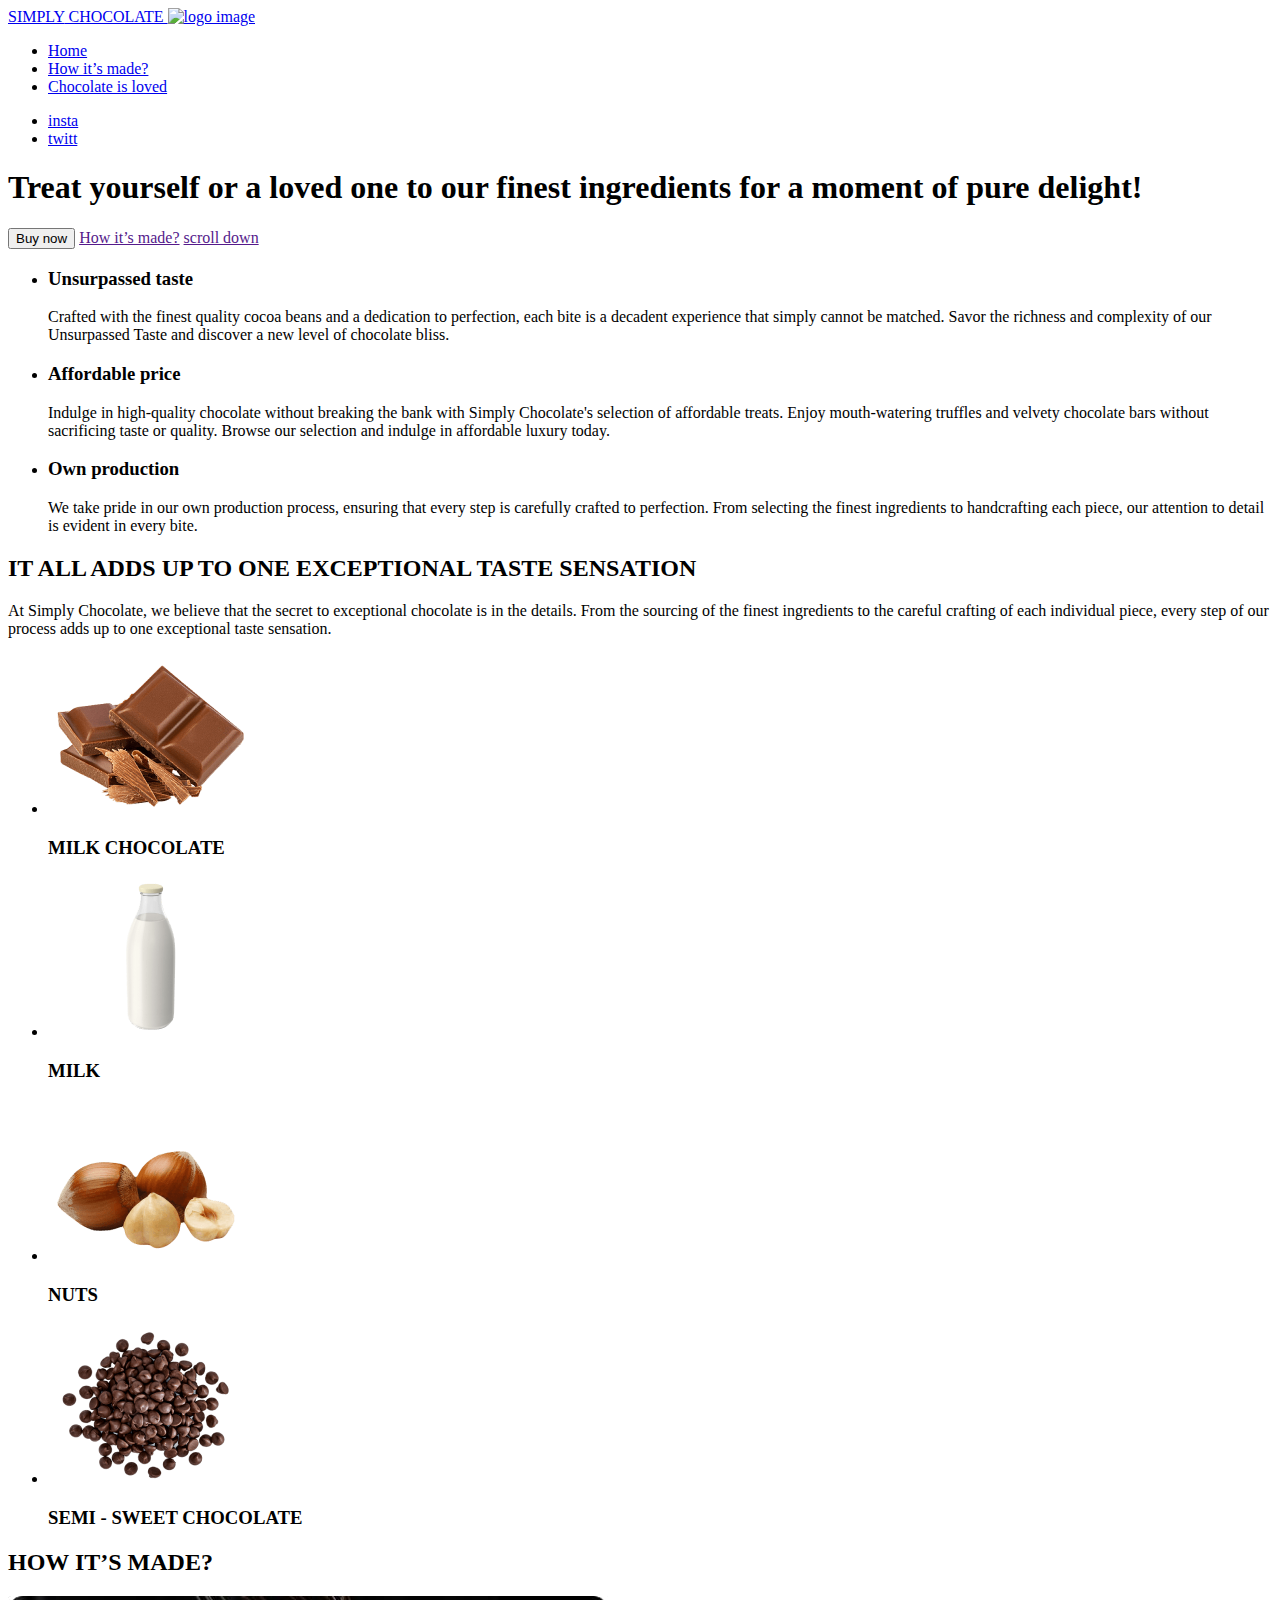
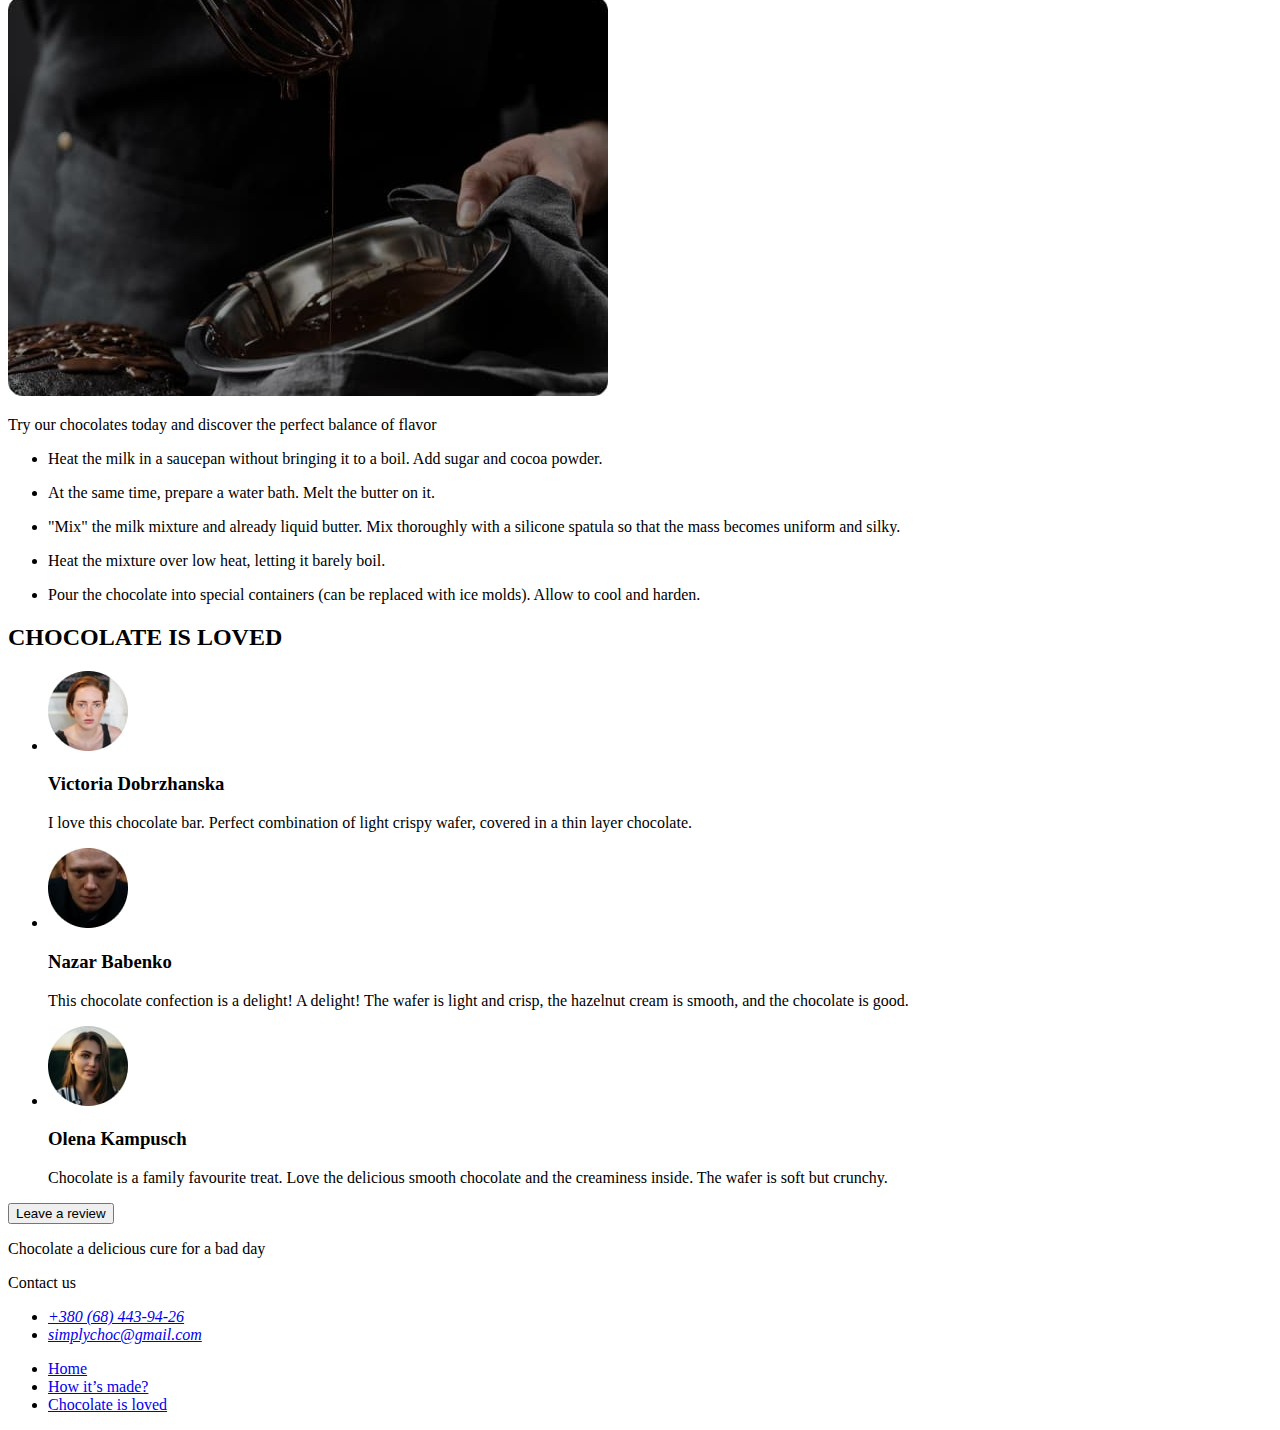
==== index.html @ abbe008e "start" ====
<!DOCTYPE html>
<html lang="en">
<head>
    <meta charset="UTF-8">
    <meta http-equiv="X-UA-Compatible" content="IE=edge">
    <meta name="viewport" content="width=device-width, initial-scale=1.0">
    <title>Simply Chocolate</title>
</head>
<body>
    <header>
        <nav>
            <a href="#"><span>SIMPLY</span> CHOCOLATE
                <img src="./images/chocolate.svg" alt="logo image" width="24" height="24">
            </a>
    
                <ul>
                    <li><a href="#">Home</a></li>
                    <li><a href="#made">How it’s made?</a></li>
                    <li><a href="#loved">Chocolate is loved</a></li>
                </ul>
        </nav>
        
            <ul>
                <li><a href="#" aria-label="instagram" target="_blank" rel="noopener noreffer">insta</a></li>
                <li><a href="#" aria-label="twitter" target="_blank" rel="noopener noreffer">twitt</a></li>
            </ul>
    </header>

    <main>
        <section>
            <h1>Treat yourself or a loved one to 
                our finest ingredients for a moment 
                of pure delight!</h1>
                <button type="button">Buy now</button>
                <a href="">How it’s made?</a>
                <a href="">scroll down</a>
        </section>

            <section>
                <h2 hidden>Benefits</h2>
                <ul>
                    <li>
                        <h3>Unsurpassed taste</h3>
                        <p>Crafted with the finest quality cocoa beans and a dedication to perfection, each bite is a decadent experience that simply cannot be matched. Savor the richness and complexity of our Unsurpassed Taste and discover a new level of chocolate bliss.</p>
                    </li>
                    <li>
                        <h3>Affordable price</h3>
                        <p>Indulge in high-quality chocolate without breaking the bank with Simply Chocolate's selection of affordable treats. Enjoy mouth-watering truffles and velvety chocolate bars without sacrificing taste or quality. Browse our selection and indulge in affordable luxury today.</p>
                    </li>
                    <li>
                        <h3>Own production</h3>
                        <p>We take pride in our own production process, ensuring that every step is carefully crafted to perfection. From selecting the finest ingredients to handcrafting each piece, our attention to detail is evident in every bite.</p>
                    </li>
                </ul>
            </section>

            <section>
                <h2>IT ALL ADDS UP TO ONE EXCEPTIONAL <span>TASTE</span> SENSATION</h2>
                <p>At Simply Chocolate, we believe that the secret to exceptional chocolate is in the details. From the sourcing of the finest ingredients to the careful crafting of each individual piece, every step of our process adds up to one exceptional taste sensation.</p>
                <ul>
                    <li>
                        <img src="./images/mikchoc-min.png" alt="peace of chocolate">
                        <h3>MILK CHOCOLATE</h3>
                    </li>
                    <li>
                        <img src="./images/milk-min.png" alt="bottle of milk">
                        <h3>MILK</h3>
                    </li>
                    <li>
                        <img src="./images/nuts-min.png" alt="nuts">
                        <h3>NUTS</h3>
                    </li>
                    <li>
                        <img src="/images/coffee-min.png" alt="sweet chocolate">
                        <h3>SEMI - SWEET CHOCOLATE</h3>
                    </li>
                </ul>
            </section>

                <section id="made">
                    <h2>HOW IT’S <span>MADE?</span></h2>
                    <img src="/images/madeIMG.jpg" alt="plate of choco" width="600" height="400">
                    <p>Try  our chocolates today and discover the perfect balance of flavor</p>
                    <ul>
                        <li><p> Heat the milk in a saucepan without bringing it to a boil. Add sugar and cocoa powder.</p></li>
                        <li><p>At the same time, prepare a water bath. Melt the butter on it.</p></li>
                        <li><p>"Mix" the milk mixture and already liquid butter. Mix thoroughly with a silicone spatula so that the mass becomes uniform and silky.</p></li>
                        <li><p>Heat the mixture over low heat, letting it barely boil.</p></li>
                        <li><p>Pour the chocolate into special containers (can be replaced with ice molds). Allow to cool and harden.</p></li>
                    </ul>
                </section>

                        <section id="loved">
                            <h2><span>CHOCOLATE</span> IS LOVED</h2>
                            <ul><li>
                                <img src="/images/Victoria-min.jpg" alt="Victoria" width="80" height="80">
                                <h3>Victoria Dobrzhanska</h3>
                                    <p>I love this chocolate bar. Perfect combination of light crispy wafer, covered in a thin layer chocolate.</p>
                            </li>
                            <li>
                                <img src="/images/Nazar-min.jpg" alt="Nazar" width="80" height="80">
                                <h3>Nazar Babenko</h3>
                                    <p>This chocolate confection is a delight! A delight! The wafer is light and crisp, the hazelnut cream is smooth, and the chocolate is good.</p>
                            </li>
                            <li>
                                <img src="/images/Olena-min.jpg" alt="Olena" width="80" height="80">
                                <h3>Olena Kampusch</h3>
                                    <p> Chocolate is a family favourite treat. Love the delicious smooth chocolate and the creaminess inside. The wafer is soft but crunchy.</p>
                            </li>
                            </ul>
                            <button>Leave  a review</button>
                        </section>
    </main>

    <footer>
        <p><span>Chocolate</span> a delicious cure for a bad day</p>
        <p>Contact us</p>
        <address>
            <ul>
                <li><a href="tel:+380684439426">+380 (68) 443-94-26</a></li>
                <li><a href="mailto:simplychoc@gmail.com">simplychoc@gmail.com</a></li>
            </ul>
        </address>
        <nav>
            <ul>
                <li><a href="#">Home</a></li>
                <li><a href="#made">How it’s made?</a></li>
                <li><a href="#loved">Chocolate is loved</a></li>
            </ul>
        </nav>
    </footer>

</body>
</html>
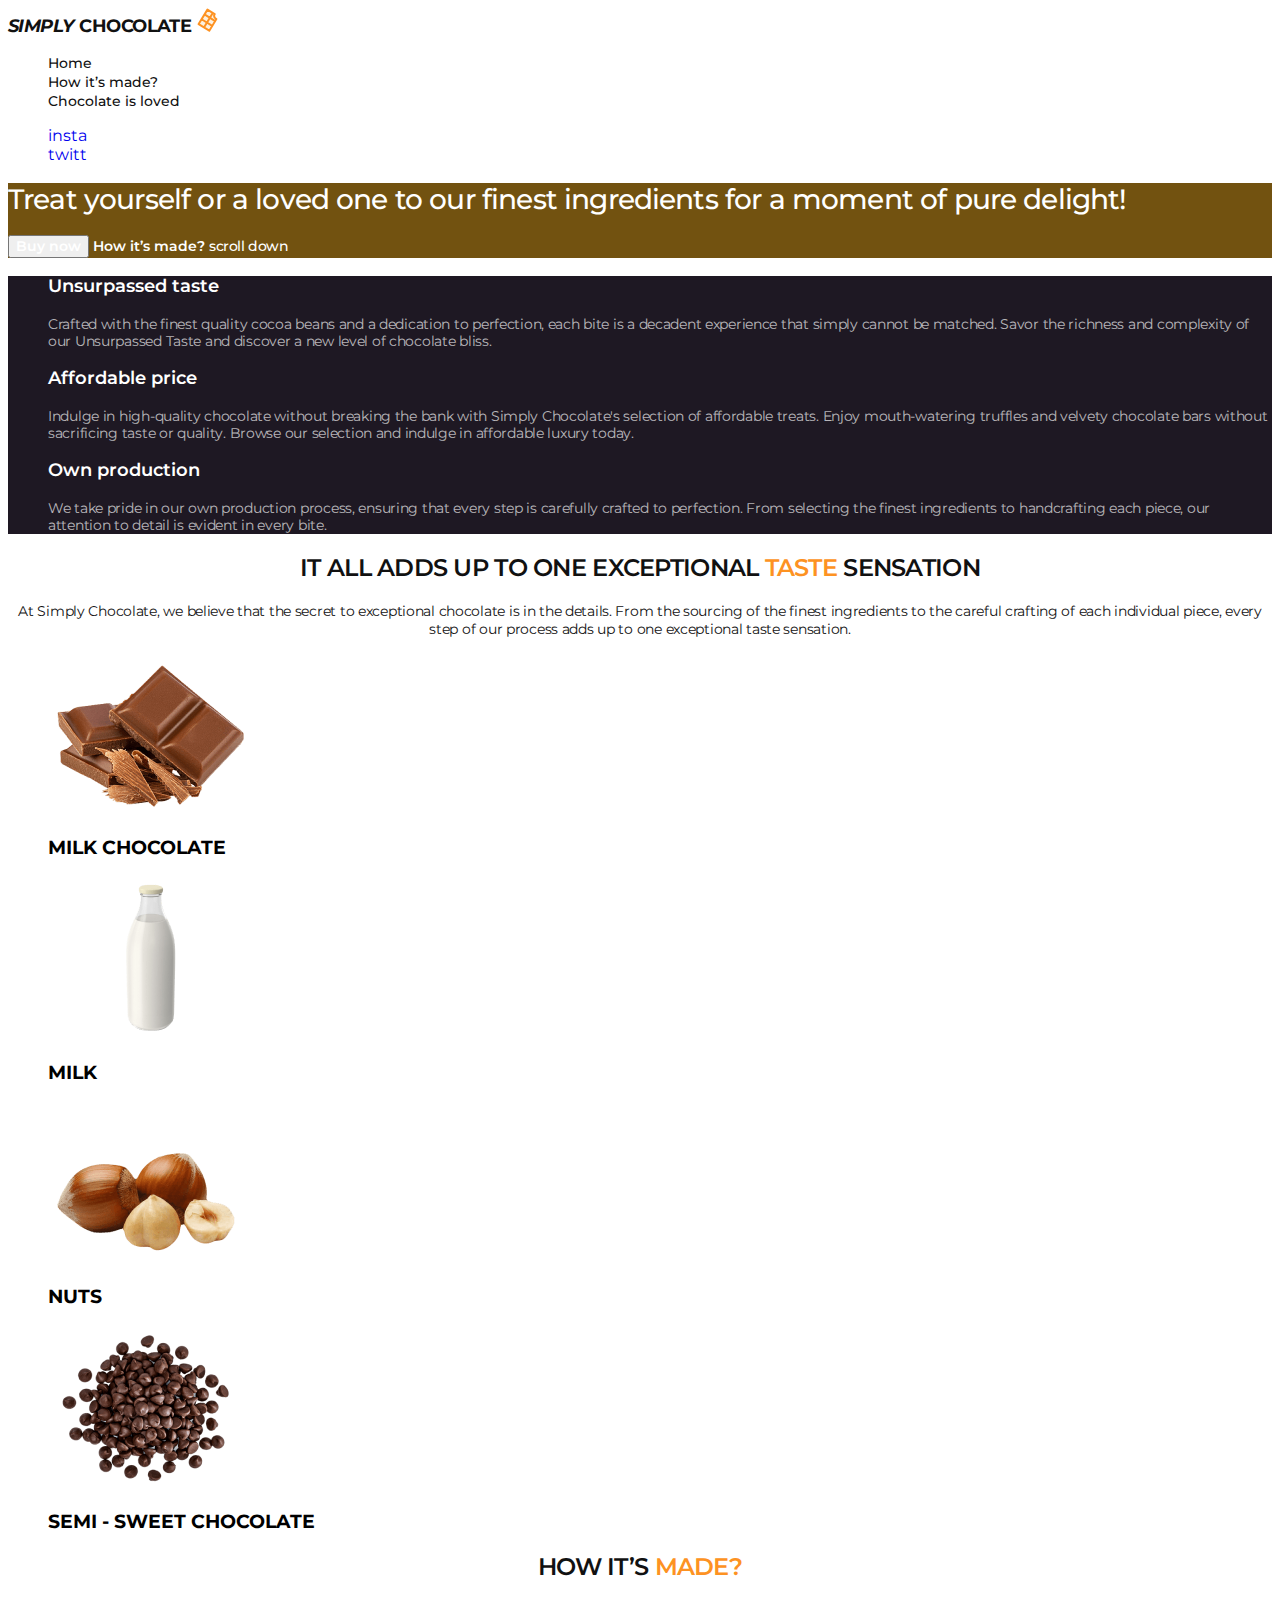
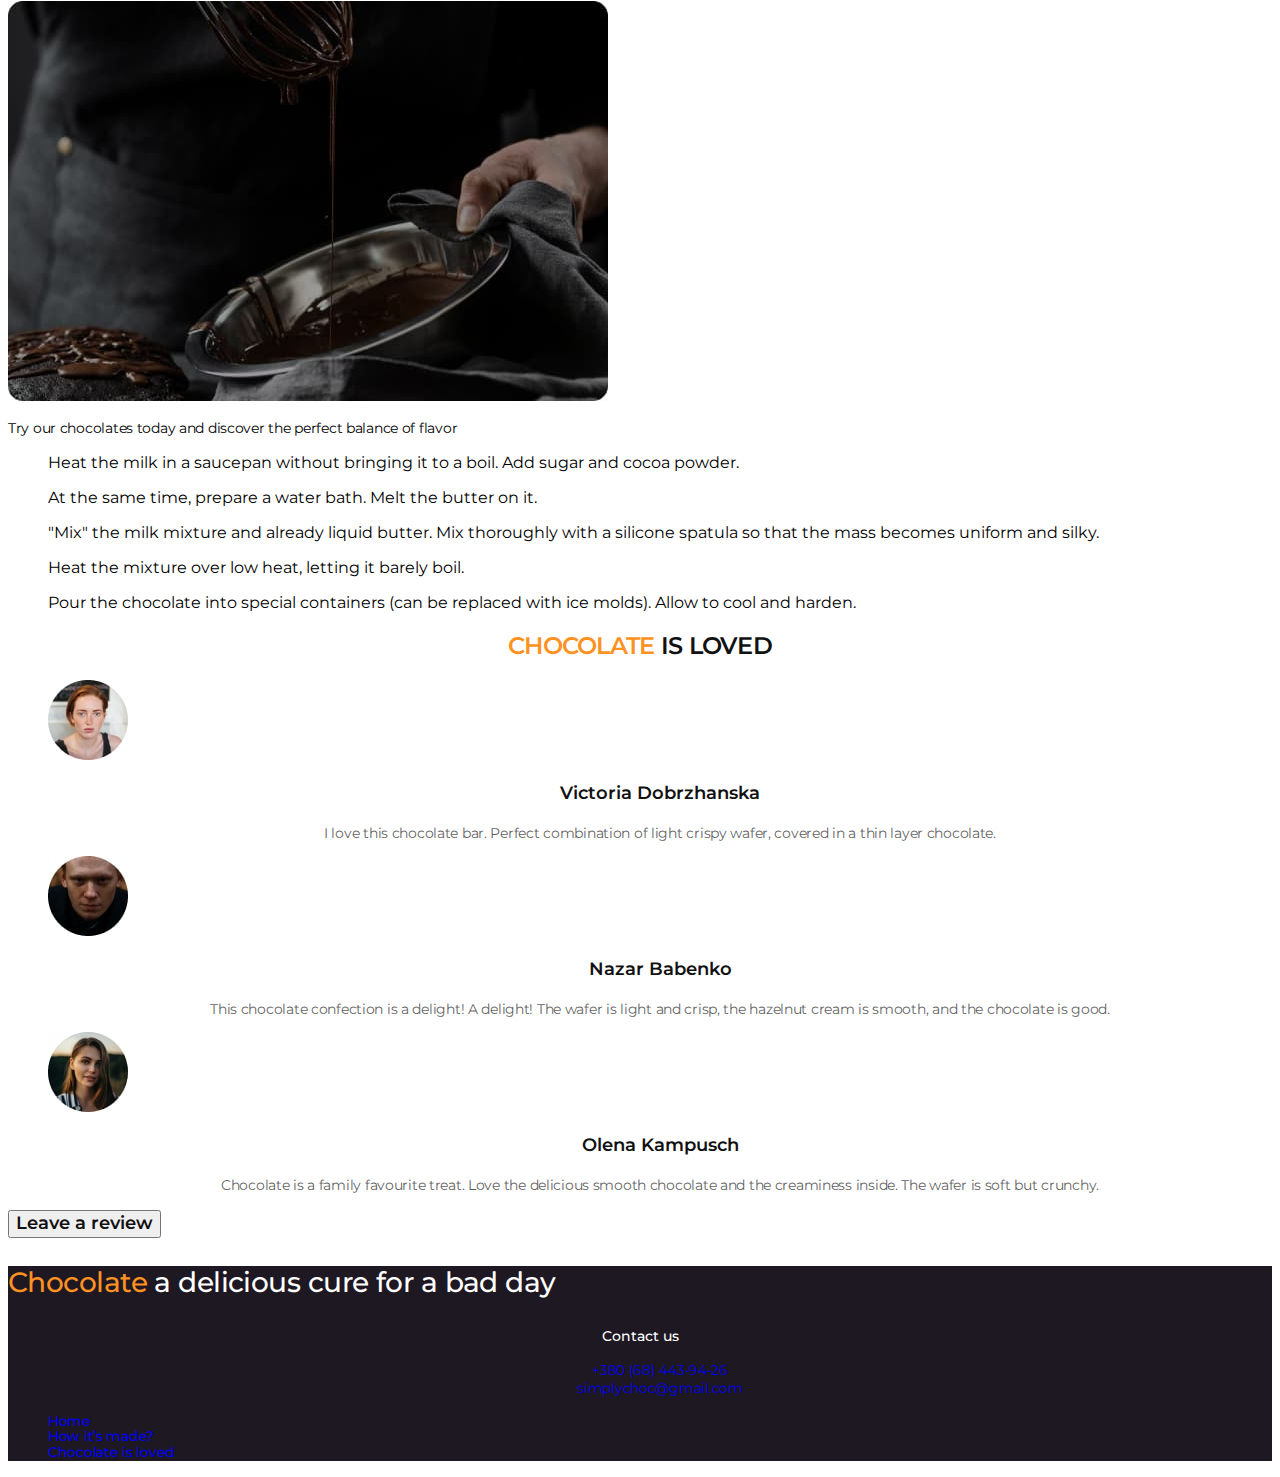
==== commit 4f705964: "add css stuff" ====
--- a/index.html
+++ b/index.html
@@ -4,128 +4,133 @@
     <meta charset="UTF-8">
     <meta http-equiv="X-UA-Compatible" content="IE=edge">
     <meta name="viewport" content="width=device-width, initial-scale=1.0">
+    <link rel="preconnect" href="https://fonts.googleapis.com">
+    <link rel="preconnect" href="https://fonts.gstatic.com" crossorigin>
+    <link href="https://fonts.googleapis.com/css2?family=Montserrat:ital,wght@0,400;0,500;0,700;1,700&display=swap"
+        rel="stylesheet">
     <title>Simply Chocolate</title>
+    <link rel="stylesheet" href="./css/styles.css">
 </head>
 <body>
-    <header>
-        <nav>
-            <a href="#"><span>SIMPLY</span> CHOCOLATE
-                <img src="./images/chocolate.svg" alt="logo image" width="24" height="24">
+    <header class="header">
+        <nav class="header-navigation">
+            <a href="./index.html" class="header-logo"><span>SIMPLY</span> CHOCOLATE
+                <img src="./images/logochoc.svg" alt="logo image" width="24" height="24">
             </a>
     
-                <ul>
-                    <li><a href="#">Home</a></li>
-                    <li><a href="#made">How it’s made?</a></li>
-                    <li><a href="#loved">Chocolate is loved</a></li>
+                <ul class="header-menu">
+                    <li class="header-menu-item"><a class="header-menu-link" href="./index.html">Home</a></li>
+                    <li class="header-menu-item"><a class="header-menu-link" href="#made">How it’s made?</a></li>
+                    <li class="header-menu-item"><a class="header-menu-link" href="#loved">Chocolate is loved</a></li>
                 </ul>
         </nav>
         
-            <ul>
-                <li><a href="#" aria-label="instagram" target="_blank" rel="noopener noreffer">insta</a></li>
-                <li><a href="#" aria-label="twitter" target="_blank" rel="noopener noreffer">twitt</a></li>
+            <ul class="header-soc">
+                <li class="header-soc-item"><a class="header-soc-link" href="#" aria-label="instagram" target="_blank" rel="noopener noreffer">insta</a></li>
+                <li class="header-soc-item"><a class="header-soc-link" href="#" aria-label="twitter" target="_blank" rel="noopener noreffer">twitt</a></li>
             </ul>
     </header>
 
     <main>
-        <section>
-            <h1>Treat yourself or a loved one to 
+        <section class="hero">
+            <h1 class="hero-title">Treat yourself or a loved one to 
                 our finest ingredients for a moment 
                 of pure delight!</h1>
-                <button type="button">Buy now</button>
-                <a href="">How it’s made?</a>
-                <a href="">scroll down</a>
+                <button type="button" class="hero-btn">Buy now</button>
+                <a href="#made" class="hero-link">How it’s made?</a>
+                <a href="#footer" class="hero-scroll-link">scroll down</a>
         </section>
 
-            <section>
+            <section class="benefits">
                 <h2 hidden>Benefits</h2>
-                <ul>
-                    <li>
-                        <h3>Unsurpassed taste</h3>
-                        <p>Crafted with the finest quality cocoa beans and a dedication to perfection, each bite is a decadent experience that simply cannot be matched. Savor the richness and complexity of our Unsurpassed Taste and discover a new level of chocolate bliss.</p>
+                <ul class="benefits-list">
+                    <li class="benefits-item">
+                        <h3 class="benefits-subtitle" >Unsurpassed taste</h3>
+                        <p class="benefits-item-text">Crafted with the finest quality cocoa beans and a dedication to perfection, each bite is a decadent experience that simply cannot be matched. Savor the richness and complexity of our Unsurpassed Taste and discover a new level of chocolate bliss.</p>
                     </li>
-                    <li>
-                        <h3>Affordable price</h3>
-                        <p>Indulge in high-quality chocolate without breaking the bank with Simply Chocolate's selection of affordable treats. Enjoy mouth-watering truffles and velvety chocolate bars without sacrificing taste or quality. Browse our selection and indulge in affordable luxury today.</p>
+                    <li class="benefits-item">
+                        <h3 class="benefits-subtitle" >Affordable price</h3>
+                        <p class="benefits-item-text">Indulge in high-quality chocolate without breaking the bank with Simply Chocolate's selection of affordable treats. Enjoy mouth-watering truffles and velvety chocolate bars without sacrificing taste or quality. Browse our selection and indulge in affordable luxury today.</p>
                     </li>
-                    <li>
-                        <h3>Own production</h3>
-                        <p>We take pride in our own production process, ensuring that every step is carefully crafted to perfection. From selecting the finest ingredients to handcrafting each piece, our attention to detail is evident in every bite.</p>
+                    <li class="benefits-item">
+                        <h3 class="benefits-subtitle" >Own production</h3>
+                        <p class="benefits-item-text">We take pride in our own production process, ensuring that every step is carefully crafted to perfection. From selecting the finest ingredients to handcrafting each piece, our attention to detail is evident in every bite.</p>
                     </li>
                 </ul>
             </section>
 
-            <section>
-                <h2>IT ALL ADDS UP TO ONE EXCEPTIONAL <span>TASTE</span> SENSATION</h2>
-                <p>At Simply Chocolate, we believe that the secret to exceptional chocolate is in the details. From the sourcing of the finest ingredients to the careful crafting of each individual piece, every step of our process adds up to one exceptional taste sensation.</p>
-                <ul>
-                    <li>
+            <section class="products">
+                <h2 class="products-title">IT ALL ADDS UP TO ONE EXCEPTIONAL <span>TASTE</span> SENSATION</h2>
+                <p class="products-text">At Simply Chocolate, we believe that the secret to exceptional chocolate is in the details. From the sourcing of the finest ingredients to the careful crafting of each individual piece, every step of our process adds up to one exceptional taste sensation.</p>
+                <ul class="products-list">
+                    <li class="products-item">
                         <img src="./images/mikchoc-min.png" alt="peace of chocolate">
-                        <h3>MILK CHOCOLATE</h3>
+                        <h3 class="products-subtitle light">MILK CHOCOLATE</h3>
                     </li>
-                    <li>
+                    <li class="products-item">
                         <img src="./images/milk-min.png" alt="bottle of milk">
-                        <h3>MILK</h3>
+                        <h3 class="products-subtitle dark">MILK</h3>
                     </li>
-                    <li>
+                    <li class="products-item">
                         <img src="./images/nuts-min.png" alt="nuts">
-                        <h3>NUTS</h3>
+                        <h3 class="products-subtitle light">NUTS</h3>
                     </li>
-                    <li>
+                    <li class="products-item">
                         <img src="/images/coffee-min.png" alt="sweet chocolate">
-                        <h3>SEMI - SWEET CHOCOLATE</h3>
+                        <h3 class="products-subtitle dark">SEMI - SWEET CHOCOLATE</h3>
                     </li>
                 </ul>
             </section>
 
-                <section id="made">
-                    <h2>HOW IT’S <span>MADE?</span></h2>
-                    <img src="/images/madeIMG.jpg" alt="plate of choco" width="600" height="400">
-                    <p>Try  our chocolates today and discover the perfect balance of flavor</p>
-                    <ul>
-                        <li><p> Heat the milk in a saucepan without bringing it to a boil. Add sugar and cocoa powder.</p></li>
-                        <li><p>At the same time, prepare a water bath. Melt the butter on it.</p></li>
-                        <li><p>"Mix" the milk mixture and already liquid butter. Mix thoroughly with a silicone spatula so that the mass becomes uniform and silky.</p></li>
-                        <li><p>Heat the mixture over low heat, letting it barely boil.</p></li>
-                        <li><p>Pour the chocolate into special containers (can be replaced with ice molds). Allow to cool and harden.</p></li>
+                <section id="made" class="made">
+                    <h2 class="made-title">HOW IT’S <span>MADE?</span></h2>
+                    <img src="/images/madeIMG.jpg" alt="plate of choco" width="600" height="400" class="made-img">
+                    <p class="made-text">Try  our chocolates today and discover the perfect balance of flavor</p>
+                    <ul class="made-list">
+                        <li class="made-item"><p class="made-item-text"> Heat the milk in a saucepan without bringing it to a boil. Add sugar and cocoa powder.</p></li>
+                        <li class="made-item"><p class="made-item-text">At the same time, prepare a water bath. Melt the butter on it.</p></li>
+                        <li class="made-item"><p class="made-item-text">"Mix" the milk mixture and already liquid butter. Mix thoroughly with a silicone spatula so that the mass becomes uniform and silky.</p></li>
+                        <li class="made-item"><p class="made-item-text">Heat the mixture over low heat, letting it barely boil.</p></li>
+                        <li class="made-item"><p class="made-item-text">Pour the chocolate into special containers (can be replaced with ice molds). Allow to cool and harden.</p></li>
                     </ul>
                 </section>
 
-                        <section id="loved">
-                            <h2><span>CHOCOLATE</span> IS LOVED</h2>
-                            <ul><li>
+                        <section id="loved" class="loved">
+                            <h2 class="loved-title"><span>CHOCOLATE</span> IS LOVED</h2>
+                            <ul class="loved-list"><li class="loved-item">
                                 <img src="/images/Victoria-min.jpg" alt="Victoria" width="80" height="80">
-                                <h3>Victoria Dobrzhanska</h3>
-                                    <p>I love this chocolate bar. Perfect combination of light crispy wafer, covered in a thin layer chocolate.</p>
+                                <h3 class="loved-subtitle">Victoria Dobrzhanska</h3>
+                                    <p class="loved-item-text">I love this chocolate bar. Perfect combination of light crispy wafer, covered in a thin layer chocolate.</p>
                             </li>
-                            <li>
+                            <li class="loved-item">
                                 <img src="/images/Nazar-min.jpg" alt="Nazar" width="80" height="80">
-                                <h3>Nazar Babenko</h3>
-                                    <p>This chocolate confection is a delight! A delight! The wafer is light and crisp, the hazelnut cream is smooth, and the chocolate is good.</p>
+                                <h3 class="loved-subtitle">Nazar Babenko</h3>
+                                    <p class="loved-item-text">This chocolate confection is a delight! A delight! The wafer is light and crisp, the hazelnut cream is smooth, and the chocolate is good.</p>
                             </li>
-                            <li>
+                            <li class="loved-item">
                                 <img src="/images/Olena-min.jpg" alt="Olena" width="80" height="80">
-                                <h3>Olena Kampusch</h3>
-                                    <p> Chocolate is a family favourite treat. Love the delicious smooth chocolate and the creaminess inside. The wafer is soft but crunchy.</p>
+                                <h3 class="loved-subtitle">Olena Kampusch</h3>
+                                    <p class="loved-item-text"> Chocolate is a family favourite treat. Love the delicious smooth chocolate and the creaminess inside. The wafer is soft but crunchy.</p>
                             </li>
                             </ul>
-                            <button>Leave  a review</button>
+                            <button type="button" class="loved-btn">Leave  a review</button>
                         </section>
     </main>
 
-    <footer>
-        <p><span>Chocolate</span> a delicious cure for a bad day</p>
-        <p>Contact us</p>
-        <address>
-            <ul>
-                <li><a href="tel:+380684439426">+380 (68) 443-94-26</a></li>
-                <li><a href="mailto:simplychoc@gmail.com">simplychoc@gmail.com</a></li>
+    <footer id="footer" class="footer">
+        <p class="footer-text"><span>Chocolate</span> a delicious cure for a bad day</p>
+        <p class="footer-contacs">Contact us</p>
+        <address class="footer-address">
+            <ul class="footer-address-list">
+                <li class="footer-address-item"><a class="footer-address-link" href="tel:+380684439426">+380 (68) 443-94-26</a></li>
+                <li class="footer-address-item"><a class="footer-address-link" href="mailto:simplychoc@gmail.com">simplychoc@gmail.com</a></li>
             </ul>
         </address>
-        <nav>
-            <ul>
-                <li><a href="#">Home</a></li>
-                <li><a href="#made">How it’s made?</a></li>
-                <li><a href="#loved">Chocolate is loved</a></li>
+        <nav class="footer-navigator">
+            <ul class="footer-menu">
+                <li class="footer-menu-item"><a class="footer-menu-link" href="./index.html">Home</a></li>
+                <li class="footer-menu-item"><a class="footer-menu-link" href="#made">How it’s made?</a></li>
+                <li class="footer-menu-item"><a class="footer-menu-link" href="#loved">Chocolate is loved</a></li>
             </ul>
         </nav>
     </footer>
--- a/css/styles.css
+++ b/css/styles.css
@@ -0,0 +1,314 @@
+:root {
+    --title-color: #111111;
+    --main-text-color: #ffffff;
+    --second-text-color: #111111;
+}
+
+body {
+    font-family: 'Montserrat', sans-serif;
+}
+
+a {
+    text-decoration: none;
+}
+
+ul {
+    list-style-type: none;
+}
+
+
+/* ---_-__---_HEADER_______--- --------------------*/
+
+.header-logo {
+font-weight: 700;
+font-size: 18px;
+line-height: 1.11;
+letter-spacing: -0.03em;
+color: #111111;
+}
+
+.header-logo span {
+    font-style: italic;
+}
+
+.header-menu-link {
+font-style: normal;
+font-weight: 500;
+font-size: 14px;
+line-height: 1.14;
+color: #111111;
+}
+
+.header-menu-link:hover,
+.header-menu-link:focus {
+    color: #fd9222;
+}
+
+.header-menu-link:is(:hover, :focus) {
+    color: #fd9222;
+}
+
+
+/* ___________________---------HERO */
+
+.hero {
+    background-color: rgb(114, 82, 16);
+}
+
+.hero-title {
+font-style: normal;
+font-weight: 500;
+font-size: 28px;
+line-height: 1.21;
+letter-spacing: -0.03em;
+color: #FFFFFF;
+}
+
+.hero-btn {
+font-family: inherit;
+font-style: normal;
+font-weight: 600;
+font-size: 14px;
+line-height: 1.21;
+color: #FFFFFF;
+cursor: pointer;
+}
+
+.hero-link {
+font-family: inherit;
+font-style: normal;
+font-weight: 600;
+font-size: 14px;
+line-height: 1.21;
+color: #FFFFFF;
+}
+
+.hero-scroll-link {
+font-family: inherit;
+font-style: normal;
+font-weight: 500;
+font-size: 14px;
+line-height: 1.29;
+letter-spacing: -0.03em;
+color: #FFFFFF;
+}
+
+/* __---__-__ BENEFITS */
+
+
+.benefits {
+background-color: #1E1823;
+}
+
+.benefits-list {
+
+}
+
+.benefits-item {
+
+}
+
+.benefits-subtitle {
+font-style: normal;
+font-weight: 600;
+font-size: 18px;
+line-height: 1.22;
+color: #FFFFFF;
+}
+
+.benefits-item-text {
+font-style: normal;
+font-weight: 400;
+font-size: 14px;
+line-height: 1.21; 
+letter-spacing: -0.02em;
+color: rgba(255, 255, 255, 0.7);
+}
+
+.products {}
+
+.products-title {
+font-style: normal;
+font-weight: 600;
+font-size: 24px;
+line-height: 1.17;   
+text-align: center;
+letter-spacing: -0.03em;
+text-transform: uppercase;
+color: #111111;
+}
+
+.products-title span {
+    color: #FD9222;
+}
+
+.products-text {
+font-style: normal;
+font-weight: 400;
+font-size: 14px;
+line-height: 1.29;
+text-align: center;
+letter-spacing: -0.02em;
+color: #111111;
+}
+
+.products-list {}
+
+.products-item {}
+
+.products-subtitle {}
+
+.products-subtitle.light {
+
+}
+
+.products-subtitle.dark {
+
+}
+
+/* -------------___MADE---------------- */
+
+.made {}
+
+.made-title {
+font-style: normal;
+font-weight: 600;
+font-size: 24px;
+line-height: 1.17;
+text-align: center;
+letter-spacing: -0.03em;
+text-transform: uppercase;
+color: #111111
+}
+
+.made-title span {
+    color: #FD9222;
+}
+
+.made-img {}
+
+.made-text {
+font-style: normal;
+font-weight: 400;
+font-size: 14px;
+line-height: 1.29;
+letter-spacing: -0.02em;
+}
+
+.made-list {}
+
+.made-item {}
+
+.made-item-text {}
+
+/* --------------------- LOVED --------------------- */
+
+.loved {}
+
+.loved-title {
+font-style: normal;
+font-weight: 600;
+font-size: 24px;
+line-height: 1.17;
+text-align: center;
+letter-spacing: -0.03em;
+text-transform: uppercase;
+color: var(--second-text-color);
+}
+
+.loved-title span {
+    color: #FD9222;
+}
+
+.loved-list {}
+
+.loved-item {}
+
+.loved-subtitle {
+font-style: normal;
+font-weight: 600;
+font-size: 18px;
+line-height: 1.33;
+text-align: center;
+color: #111111;
+}
+
+.loved-item-text {
+font-style: normal;
+font-weight: 400;
+font-size: 14px;
+line-height: 1.29;
+text-align: center;
+letter-spacing: -0.02em;
+color: rgba(17, 17, 17, 0.7);
+}
+
+.loved-btn {
+font-family: inherit;
+font-style: normal;
+font-weight: 600;
+font-size: 18px;
+line-height: 1.22; 
+color: #111111;
+cursor: pointer;
+}
+
+/* ----------______________---------FOOTER-------__________ */
+
+.footer {
+    background-color: #1E1823;
+}
+
+.footer-text {
+font-style: normal;
+font-weight: 500;
+font-size: 28px;
+line-height: 1.21;
+letter-spacing: -0.02em;
+color: #FFFFFF;
+}
+
+.footer-text span {
+    color: #FD9222;
+}
+
+.footer-contacs {
+font-style: normal;
+font-weight: 500;
+font-size: 14px;
+line-height: 1.29;
+text-align: center;
+color: #FFFFFF;
+}
+
+.footer-address {}
+
+.footer-address-list {}
+
+.footer-address-item {
+font-style: normal;
+font-weight: 400;
+font-size: 14px;
+line-height: 1.29;
+text-align: center;
+letter-spacing: -0.02em;
+color: #FFFFFF;
+}
+
+.footer-address-link {}
+
+.footer-navigator {}
+
+.footer-menu {}
+
+.footer-menu-item {
+font-style: normal;
+font-weight: 500;
+font-size: 14px;
+line-height: 1.14;
+display: flex;
+letter-spacing: -0.02em;
+color: #FFFFFF;
+}
+
+.footer-menu-link {}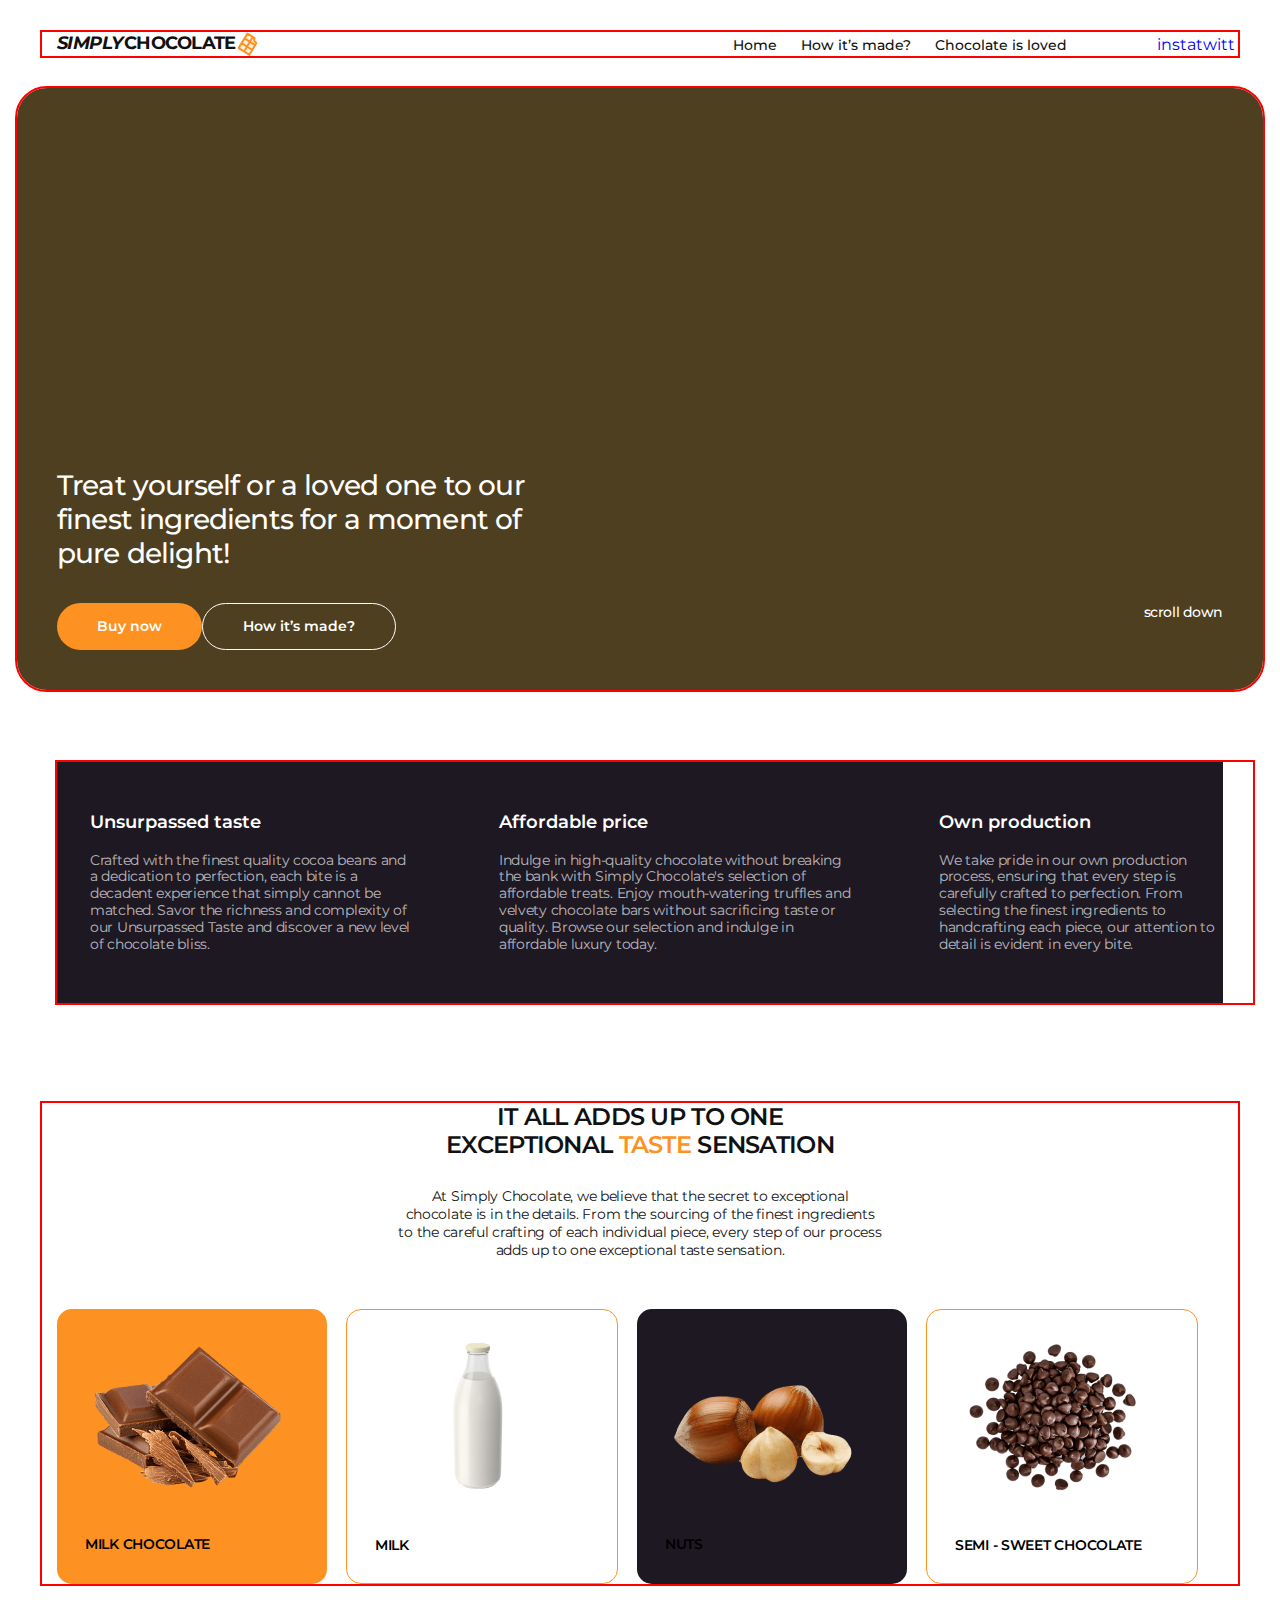
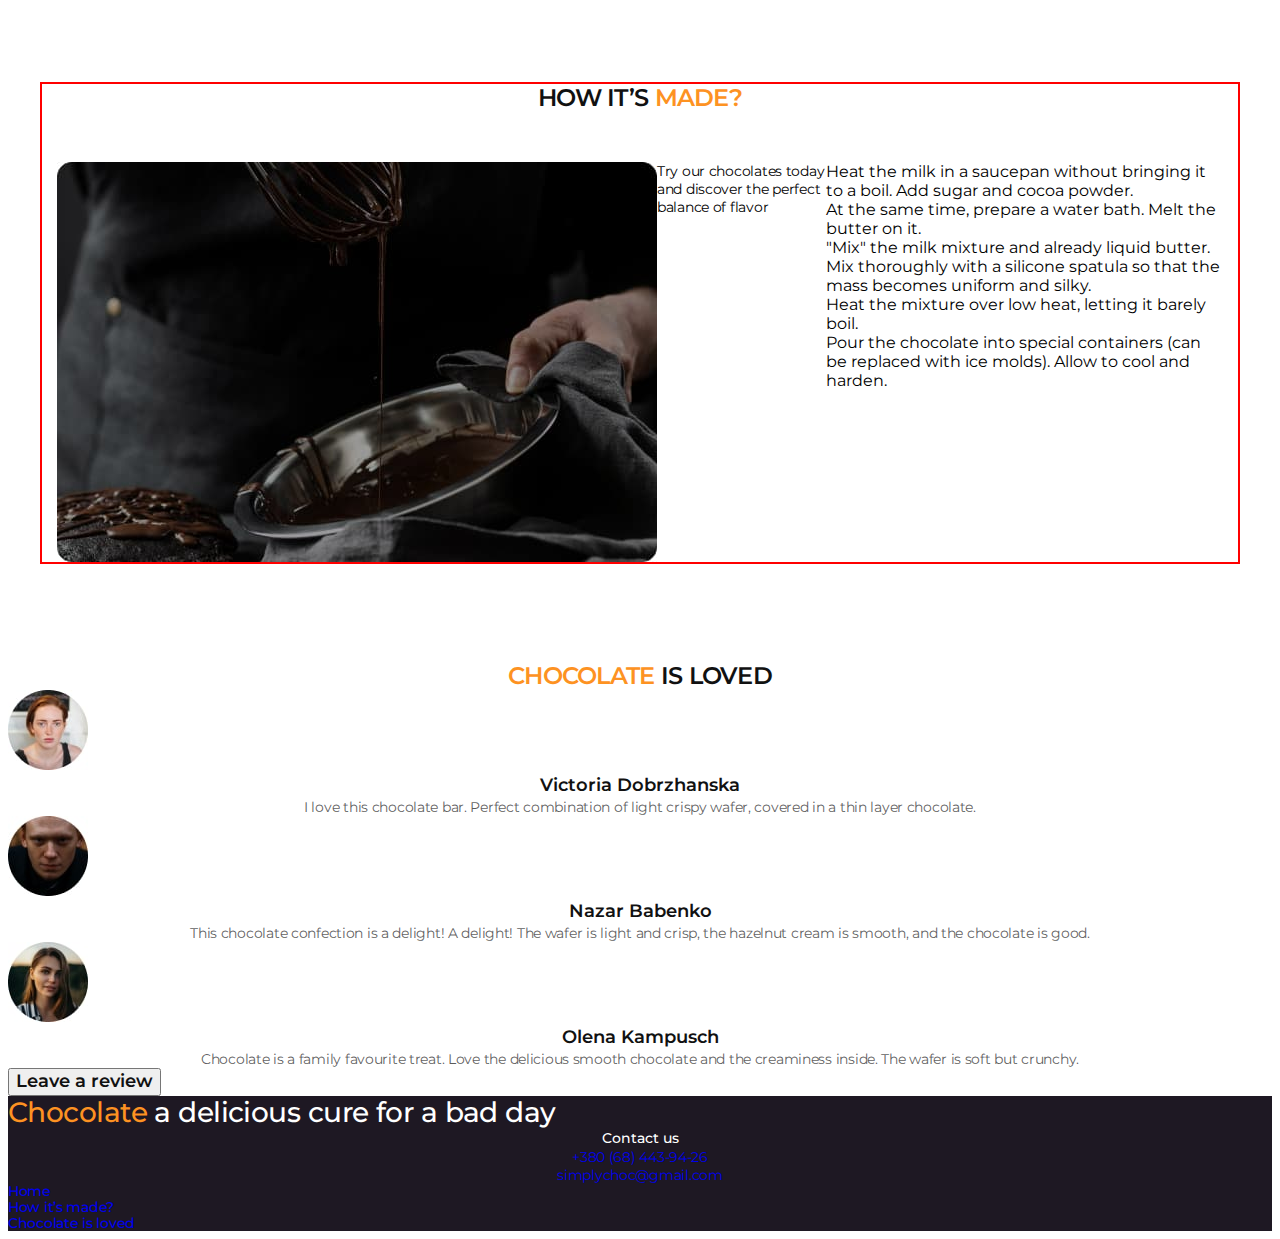
==== commit 6550e186: "almost finished" ====
--- a/index.html
+++ b/index.html
@@ -9,10 +9,14 @@
     <link href="https://fonts.googleapis.com/css2?family=Montserrat:ital,wght@0,400;0,500;0,700;1,700&display=swap"
         rel="stylesheet">
     <title>Simply Chocolate</title>
+    <link rel="stylesheet" href="https://cdnjs.cloudflare.com/ajax/libs/modern-normalize/2.0.0/modern-normalize.min.css"
+        integrity="sha512-4xo8blKMVCiXpTaLzQSLSw3KFOVPWhm/TRtuPVc4WG6kUgjH6J03IBuG7JZPkcWMxJ5huwaBpOpnwYElP/m6wg=="
+        crossorigin="anonymous" referrerpolicy="no-referrer" />
     <link rel="stylesheet" href="./css/styles.css">
 </head>
 <body>
     <header class="header">
+        <div class="container header-container">
         <nav class="header-navigation">
             <a href="./index.html" class="header-logo"><span>SIMPLY</span> CHOCOLATE
                 <img src="./images/logochoc.svg" alt="logo image" width="24" height="24">
@@ -29,19 +33,26 @@
                 <li class="header-soc-item"><a class="header-soc-link" href="#" aria-label="instagram" target="_blank" rel="noopener noreffer">insta</a></li>
                 <li class="header-soc-item"><a class="header-soc-link" href="#" aria-label="twitter" target="_blank" rel="noopener noreffer">twitt</a></li>
             </ul>
+        </div>
     </header>
 
     <main>
         <section class="hero">
+            <div class="container hero-container">
             <h1 class="hero-title">Treat yourself or a loved one to 
                 our finest ingredients for a moment 
                 of pure delight!</h1>
+
+                <div class="hero-buttons">
                 <button type="button" class="hero-btn">Buy now</button>
                 <a href="#made" class="hero-link">How it’s made?</a>
                 <a href="#footer" class="hero-scroll-link">scroll down</a>
+                </div>
+            </div>
         </section>
 
             <section class="benefits">
+                <div class="container">
                 <h2 hidden>Benefits</h2>
                 <ul class="benefits-list">
                     <li class="benefits-item">
@@ -57,9 +68,11 @@
                         <p class="benefits-item-text">We take pride in our own production process, ensuring that every step is carefully crafted to perfection. From selecting the finest ingredients to handcrafting each piece, our attention to detail is evident in every bite.</p>
                     </li>
                 </ul>
+                </div>
             </section>
 
             <section class="products">
+                <div class="container">
                 <h2 class="products-title">IT ALL ADDS UP TO ONE EXCEPTIONAL <span>TASTE</span> SENSATION</h2>
                 <p class="products-text">At Simply Chocolate, we believe that the secret to exceptional chocolate is in the details. From the sourcing of the finest ingredients to the careful crafting of each individual piece, every step of our process adds up to one exceptional taste sensation.</p>
                 <ul class="products-list">
@@ -80,10 +93,13 @@
                         <h3 class="products-subtitle dark">SEMI - SWEET CHOCOLATE</h3>
                     </li>
                 </ul>
+                </div>
             </section>
 
                 <section id="made" class="made">
+                    <div class="container">
                     <h2 class="made-title">HOW IT’S <span>MADE?</span></h2>
+                        <div class="made-wrap">
                     <img src="/images/madeIMG.jpg" alt="plate of choco" width="600" height="400" class="made-img">
                     <p class="made-text">Try  our chocolates today and discover the perfect balance of flavor</p>
                     <ul class="made-list">
@@ -93,6 +109,8 @@
                         <li class="made-item"><p class="made-item-text">Heat the mixture over low heat, letting it barely boil.</p></li>
                         <li class="made-item"><p class="made-item-text">Pour the chocolate into special containers (can be replaced with ice molds). Allow to cool and harden.</p></li>
                     </ul>
+                        </div>
+                    </div>
                 </section>
 
                         <section id="loved" class="loved">
--- a/css/styles.css
+++ b/css/styles.css
@@ -8,16 +8,37 @@
     font-family: 'Montserrat', sans-serif;
 }
 
+p, h1, h2, h3, h4, h5, h6 {
+    margin-top: 0;
+    margin-bottom: 0;
+}
+
 a {
     text-decoration: none;
 }
 
 ul {
     list-style-type: none;
-}
-
+    padding-left: 0;
+    margin-top: 0;
+    margin-bottom: 0;
+}
+
+.container {
+    width: 100%;
+    max-width: 1166px;
+    padding-left: 15px;
+    padding-right: 15px;
+    margin: 0 auto;
+    outline: 2px solid red;
+}
 
 /* ---_-__---_HEADER_______--- --------------------*/
+
+.header {
+    padding-top: 24px;
+    padding-bottom: 32px;
+}
 
 .header-logo {
 font-weight: 700;
@@ -25,10 +46,35 @@
 line-height: 1.11;
 letter-spacing: -0.03em;
 color: #111111;
+display: flex;
+align-items: center;
 }
 
 .header-logo span {
     font-style: italic;
+}
+
+.header-container {
+    display: flex;
+    align-items: center;
+}
+
+.header-menu {
+    display: flex;
+    gap: 24px;
+}
+
+.header-soc {
+    display: flex;
+    max-width: 66px;
+    margin-left: 90px;
+}
+
+.header-navigation {
+    display: flex;
+    align-items: center;
+    flex-grow: 1;
+    justify-content: space-between;
 }
 
 .header-menu-link {
@@ -52,72 +98,99 @@
 /* ___________________---------HERO */
 
 .hero {
-    background-color: rgb(114, 82, 16);
+padding-bottom: 72px;
+}
+
+.hero-container {
+    background-color: rgb(78, 63, 32);
+    padding: 381px 40px 40px 40px;
+    border-radius: 30px;
 }
 
 .hero-title {
-font-style: normal;
 font-weight: 500;
 font-size: 28px;
 line-height: 1.21;
 letter-spacing: -0.03em;
 color: #FFFFFF;
+max-width: 484px;
+margin-bottom: 32px;
+}
+
+
+.hero-buttons {
+    display: flex;
 }
 
 .hero-btn {
+/* min-width: 144px;
+height: 45px; */
+padding: 14px 40px;
 font-family: inherit;
-font-style: normal;
 font-weight: 600;
 font-size: 14px;
 line-height: 1.21;
 color: #FFFFFF;
 cursor: pointer;
+background: #FD9222;
+border-radius: 100px;
+border: none;
 }
 
 .hero-link {
+    padding: 14px 40px;
+    border: 1px solid #FFFFFF;
+    border-radius: 100px;
 font-family: inherit;
-font-style: normal;
 font-weight: 600;
 font-size: 14px;
 line-height: 1.21;
 color: #FFFFFF;
+
 }
 
 .hero-scroll-link {
 font-family: inherit;
-font-style: normal;
-font-weight: 500;
-font-size: 14px;
-line-height: 1.29;
-letter-spacing: -0.03em;
-color: #FFFFFF;
+font-weight: 500;
+font-size: 14px;
+line-height: 1.29;
+letter-spacing: -0.03em;
+color: #FFFFFF;
+margin-left: auto;
+
 }
 
 /* __---__-__ BENEFITS */
 
 
 .benefits {
+    max-width: 1166px;
+    margin: 0 auto;
 background-color: #1E1823;
 }
 
 .benefits-list {
-
+display: flex;
+padding-left: 18px;
+padding-right: 18px;
+padding-top: 50px;
+padding-bottom: 50px;
+gap: 88px;
 }
 
 .benefits-item {
-
+width: calc((100%-167px))/3;
 }
 
 .benefits-subtitle {
-font-style: normal;
 font-weight: 600;
 font-size: 18px;
 line-height: 1.22;
 color: #FFFFFF;
+margin-bottom: 18px;
 }
 
 .benefits-item-text {
-font-style: normal;
 font-weight: 400;
 font-size: 14px;
 line-height: 1.21; 
@@ -125,10 +198,13 @@
 color: rgba(255, 255, 255, 0.7);
 }
 
-.products {}
+/* -----------------------PRODUCTS------------------ */
+.products {
+    padding-top: 100px;
+    padding-bottom: 100px;
+}
 
 .products-title {
-font-style: normal;
 font-weight: 600;
 font-size: 24px;
 line-height: 1.17;   
@@ -136,6 +212,9 @@
 letter-spacing: -0.03em;
 text-transform: uppercase;
 color: #111111;
+    max-width: 411px;
+    margin: 0 auto;
+    margin-bottom: 28px;
 }
 
 .products-title span {
@@ -143,20 +222,49 @@
 }
 
 .products-text {
-font-style: normal;
 font-weight: 400;
 font-size: 14px;
 line-height: 1.29;
 text-align: center;
 letter-spacing: -0.02em;
 color: #111111;
-}
-
-.products-list {}
-
-.products-item {}
-
-.products-subtitle {}
+max-width: 486px;
+margin: 0 auto;
+margin-bottom: 50px;
+}
+
+.products-list {
+    display: flex;
+    gap: 19px;
+}
+
+.products-item {
+    width: calc((100%-19px*3)/4);
+    border-radius: 15px;
+    padding: 26px 36px 28px 28px;
+}
+
+.products-item:nth-child(even) {
+    background-color: #FFFFFF;
+    border: 1px solid #FD9222;
+    border-radius: 15px;
+}
+
+.products-item:nth-child(3) {
+    background-color: #1E1823;
+}
+.products-item:nth-child(1) {
+    background-color: #FD9222;;
+}
+
+.products-subtitle {
+    margin-top: 36px;
+    font-weight: 600;
+    font-size: 14px;
+    line-height: 1.29;
+    letter-spacing: -0.02em;
+    text-transform: uppercase;
+}
 
 .products-subtitle.light {
 
@@ -168,17 +276,20 @@
 
 /* -------------___MADE---------------- */
 
-.made {}
+.made {
+    padding-bottom: 100px;
+
+}
 
 .made-title {
-font-style: normal;
 font-weight: 600;
 font-size: 24px;
 line-height: 1.17;
 text-align: center;
 letter-spacing: -0.03em;
 text-transform: uppercase;
-color: #111111
+color: #111111;
+margin-bottom: 50px;
 }
 
 .made-title span {
@@ -187,8 +298,11 @@
 
 .made-img {}
 
+.made-wrap {
+    display: flex;
+}
+
 .made-text {
-font-style: normal;
 font-weight: 400;
 font-size: 14px;
 line-height: 1.29;
@@ -253,6 +367,8 @@
 cursor: pointer;
 }
 
+
+
 /* ----------______________---------FOOTER-------__________ */
 
 .footer {
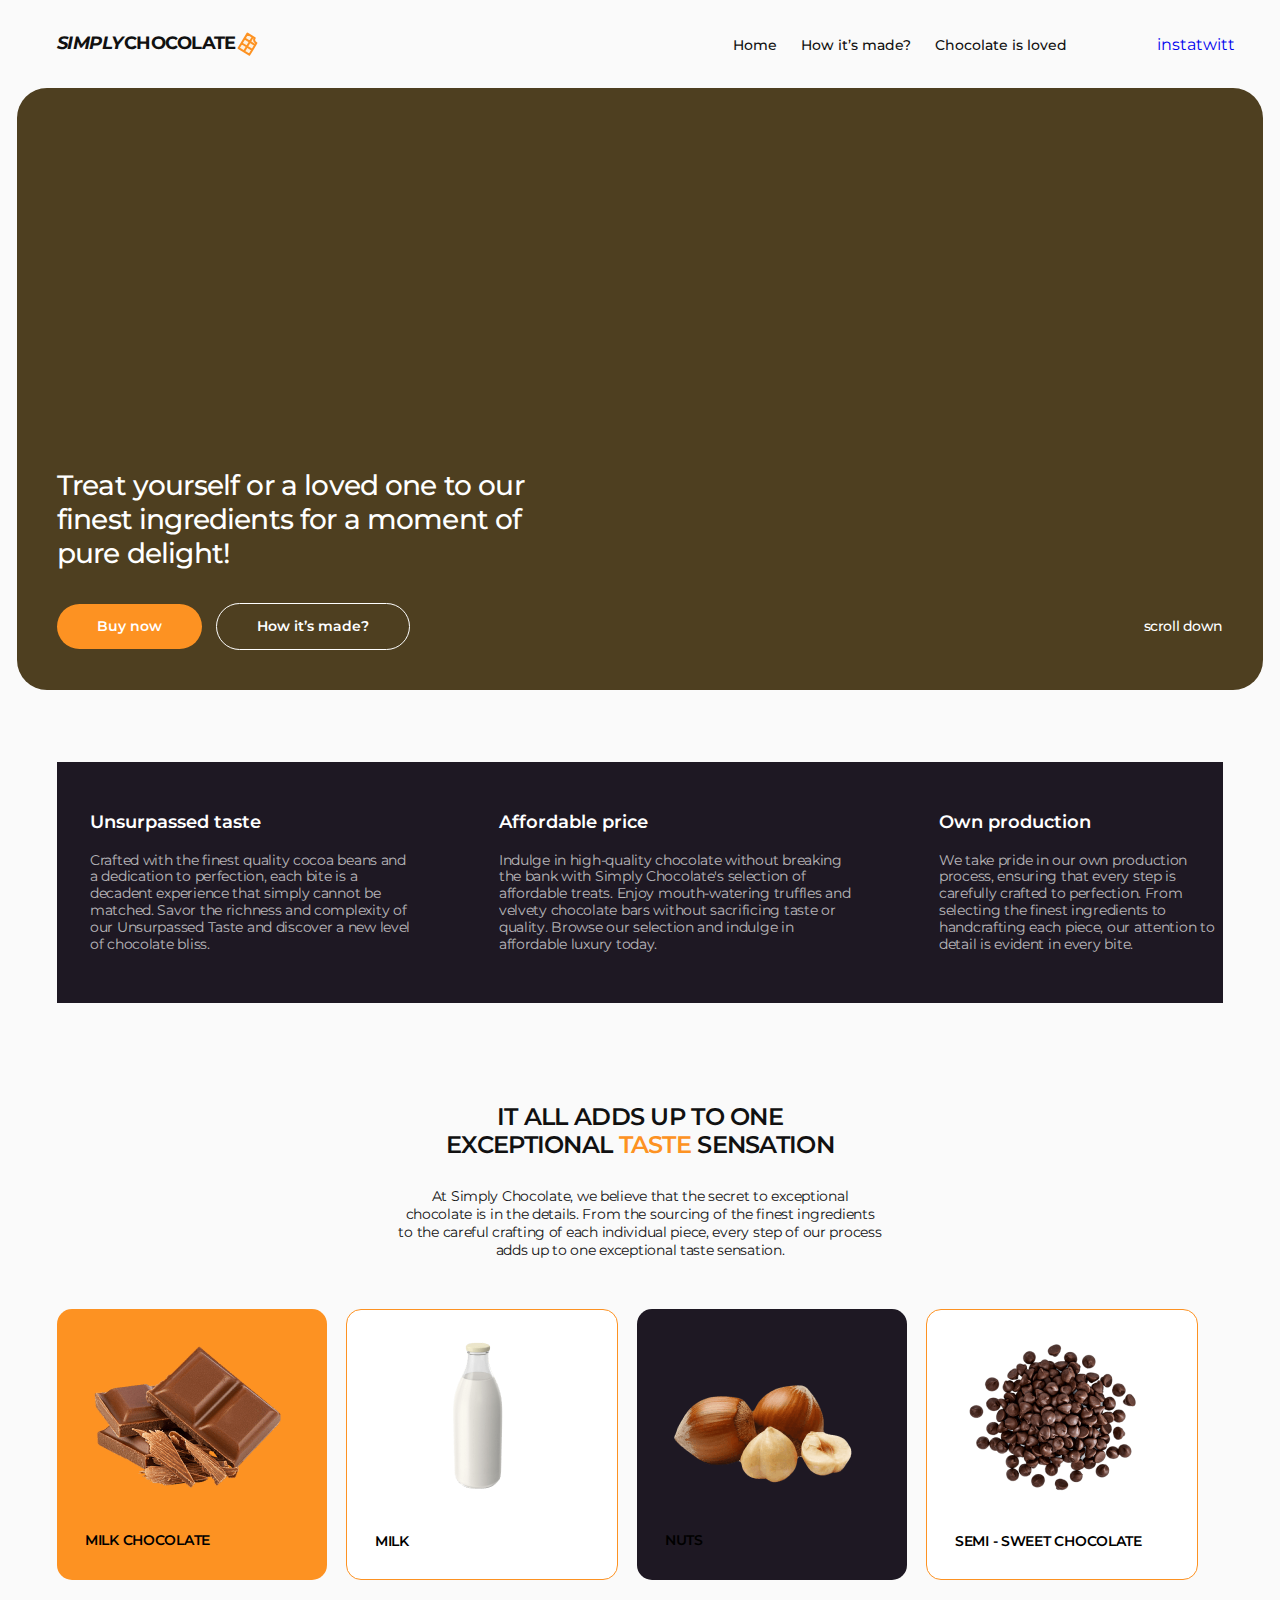
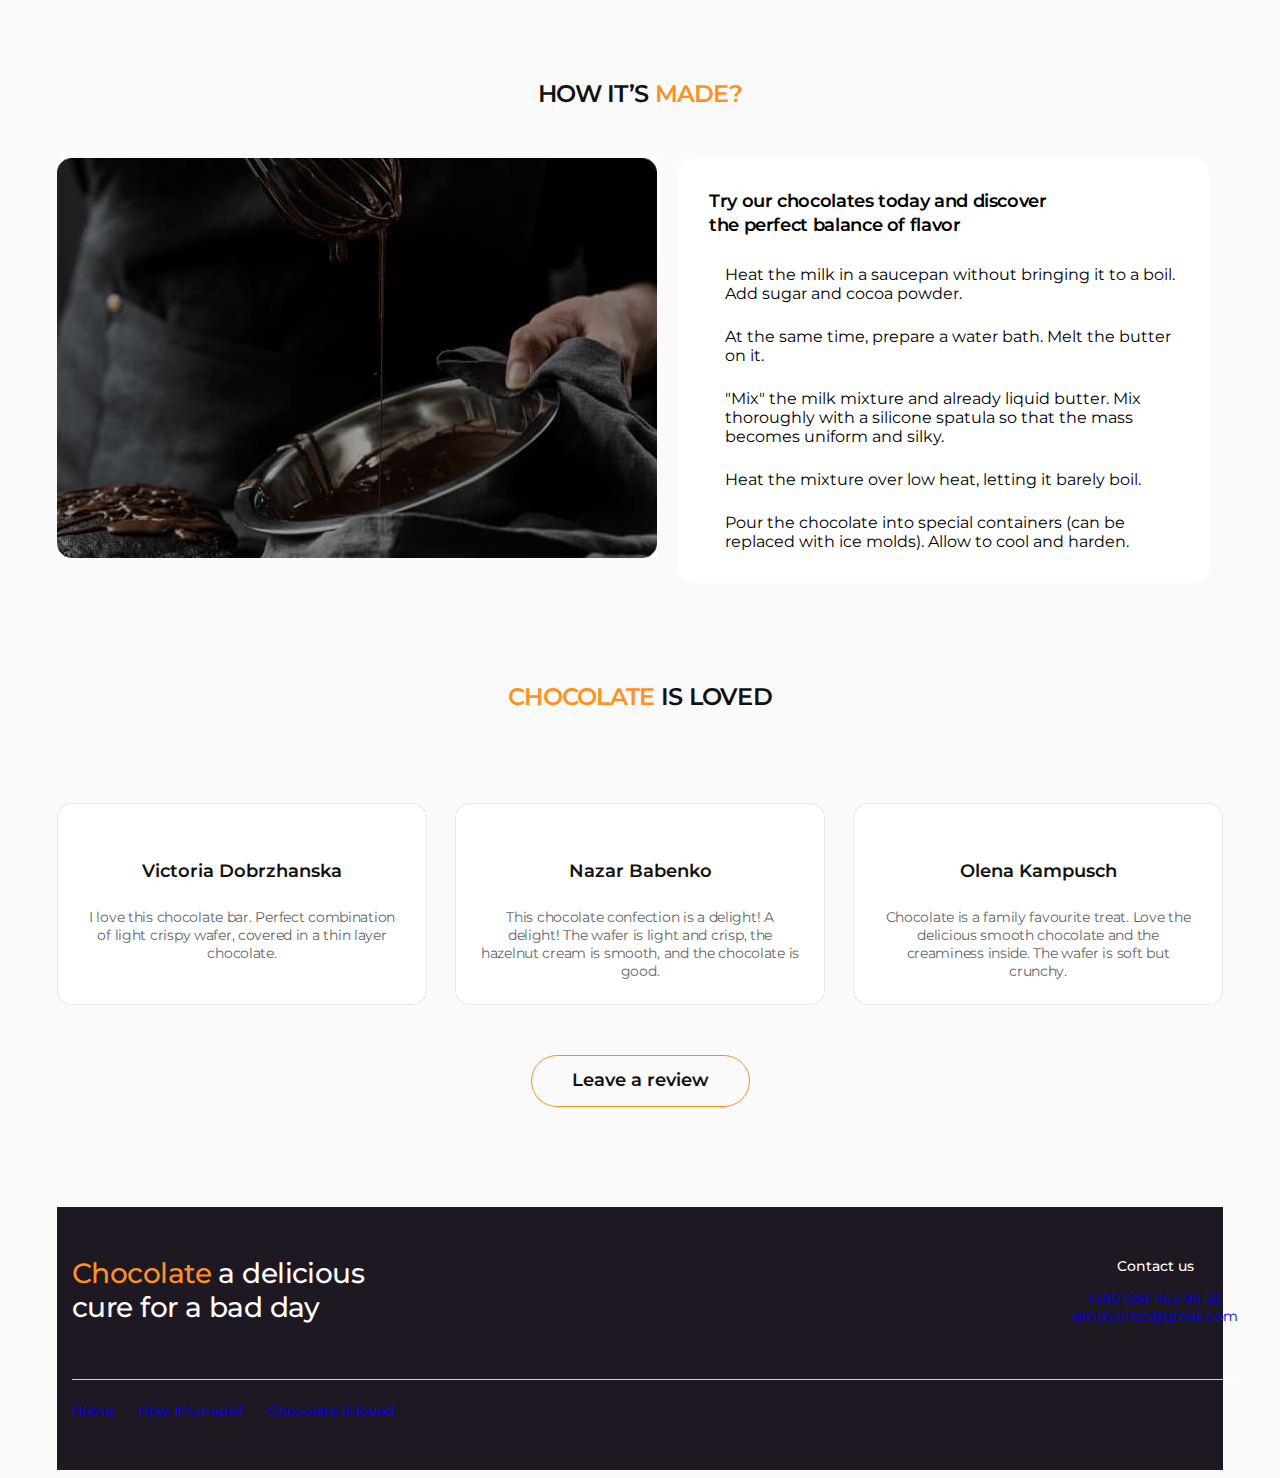
==== commit a679f5df: "add margins paddings adn containers" ====
--- a/index.html
+++ b/index.html
@@ -101,6 +101,7 @@
                     <h2 class="made-title">HOW IT’S <span>MADE?</span></h2>
                         <div class="made-wrap">
                     <img src="/images/madeIMG.jpg" alt="plate of choco" width="600" height="400" class="made-img">
+                            <div class="made-content">
                     <p class="made-text">Try  our chocolates today and discover the perfect balance of flavor</p>
                     <ul class="made-list">
                         <li class="made-item"><p class="made-item-text"> Heat the milk in a saucepan without bringing it to a boil. Add sugar and cocoa powder.</p></li>
@@ -109,34 +110,40 @@
                         <li class="made-item"><p class="made-item-text">Heat the mixture over low heat, letting it barely boil.</p></li>
                         <li class="made-item"><p class="made-item-text">Pour the chocolate into special containers (can be replaced with ice molds). Allow to cool and harden.</p></li>
                     </ul>
+                            </div>
                         </div>
                     </div>
                 </section>
 
                         <section id="loved" class="loved">
+                                <div class="container">
                             <h2 class="loved-title"><span>CHOCOLATE</span> IS LOVED</h2>
                             <ul class="loved-list"><li class="loved-item">
-                                <img src="/images/Victoria-min.jpg" alt="Victoria" width="80" height="80">
+                                <!-- <img src="/images/Victoria-min.jpg" alt="Victoria" width="80" height="80"> -->
                                 <h3 class="loved-subtitle">Victoria Dobrzhanska</h3>
                                     <p class="loved-item-text">I love this chocolate bar. Perfect combination of light crispy wafer, covered in a thin layer chocolate.</p>
                             </li>
                             <li class="loved-item">
-                                <img src="/images/Nazar-min.jpg" alt="Nazar" width="80" height="80">
+                                <!-- <img src="/images/Nazar-min.jpg" alt="Nazar" width="80" height="80"> -->
                                 <h3 class="loved-subtitle">Nazar Babenko</h3>
                                     <p class="loved-item-text">This chocolate confection is a delight! A delight! The wafer is light and crisp, the hazelnut cream is smooth, and the chocolate is good.</p>
                             </li>
                             <li class="loved-item">
-                                <img src="/images/Olena-min.jpg" alt="Olena" width="80" height="80">
+                                <!-- <img src="/images/Olena-min.jpg" alt="Olena" width="80" height="80"> -->
                                 <h3 class="loved-subtitle">Olena Kampusch</h3>
                                     <p class="loved-item-text"> Chocolate is a family favourite treat. Love the delicious smooth chocolate and the creaminess inside. The wafer is soft but crunchy.</p>
                             </li>
                             </ul>
                             <button type="button" class="loved-btn">Leave  a review</button>
+                                 </div>
                         </section>
     </main>
 
     <footer id="footer" class="footer">
+            <div class="container">
+                    <div class="footer-top">
         <p class="footer-text"><span>Chocolate</span> a delicious cure for a bad day</p>
+                 <div class="footer-contact-wrap">
         <p class="footer-contacs">Contact us</p>
         <address class="footer-address">
             <ul class="footer-address-list">
@@ -144,6 +151,8 @@
                 <li class="footer-address-item"><a class="footer-address-link" href="mailto:simplychoc@gmail.com">simplychoc@gmail.com</a></li>
             </ul>
         </address>
+                 </div>
+                    </div>
         <nav class="footer-navigator">
             <ul class="footer-menu">
                 <li class="footer-menu-item"><a class="footer-menu-link" href="./index.html">Home</a></li>
@@ -151,6 +160,7 @@
                 <li class="footer-menu-item"><a class="footer-menu-link" href="#loved">Chocolate is loved</a></li>
             </ul>
         </nav>
+            </div>
     </footer>
 
 </body>
--- a/css/styles.css
+++ b/css/styles.css
@@ -6,6 +6,7 @@
 
 body {
     font-family: 'Montserrat', sans-serif;
+    background-color: #FAFAFA;
 }
 
 p, h1, h2, h3, h4, h5, h6 {
@@ -22,6 +23,10 @@
     padding-left: 0;
     margin-top: 0;
     margin-bottom: 0;
+}
+
+img {
+    display: block;
 }
 
 .container {
@@ -30,7 +35,7 @@
     padding-left: 15px;
     padding-right: 15px;
     margin: 0 auto;
-    outline: 2px solid red;
+    /* outline: 2px solid red; */
 }
 
 /* ---_-__---_HEADER_______--- --------------------*/
@@ -120,6 +125,7 @@
 
 .hero-buttons {
     display: flex;
+    align-items: center;
 }
 
 .hero-btn {
@@ -135,6 +141,7 @@
 background: #FD9222;
 border-radius: 100px;
 border: none;
+margin-right: 14px;
 }
 
 .hero-link {
@@ -179,7 +186,7 @@
 }
 
 .benefits-item {
-width: calc((100%-167px))/3;
+width: calc((100%-176px))/3;
 }
 
 .benefits-subtitle {
@@ -278,7 +285,6 @@
 
 .made {
     padding-bottom: 100px;
-
 }
 
 .made-title {
@@ -296,28 +302,49 @@
     color: #FD9222;
 }
 
+.made-content {
+    padding: 32px;
+    background-color: #FFFFFF;
+        border-radius: 15px;
+}
+
 .made-img {}
 
 .made-wrap {
     display: flex;
+    gap: 20px;
 }
 
 .made-text {
-font-weight: 400;
-font-size: 14px;
-line-height: 1.29;
-letter-spacing: -0.02em;
-}
-
-.made-list {}
-
-.made-item {}
+font-weight: 600;
+font-size: 18px;
+line-height: 1.33;
+letter-spacing: -0.02em;
+max-width: 350px;
+margin-bottom: 28px;
+}
+
+.made-list {
+
+max-width: 452px;
+padding-left: 16px;
+
+    /* display: flex;
+    flex-direction: column;
+    gap: 24px; */
+}
+
+.made-item:not(:last-child) {
+    margin-bottom: 24px;
+}
 
 .made-item-text {}
 
 /* --------------------- LOVED --------------------- */
 
-.loved {}
+.loved {
+    padding-bottom: 100px;
+}
 
 .loved-title {
 font-style: normal;
@@ -328,15 +355,26 @@
 letter-spacing: -0.03em;
 text-transform: uppercase;
 color: var(--second-text-color);
+margin-bottom: 91px;
 }
 
 .loved-title span {
     color: #FD9222;
 }
 
-.loved-list {}
-
-.loved-item {}
+.loved-list {
+    display: flex;
+    gap: 28px;
+    margin-bottom: 50px;
+}
+
+.loved-item {
+    width: calc((100% - 56px) / 3);
+    background-color: #fffFFF;
+        border: 1px solid rgba(17, 17, 17, 0.1);
+        border-radius: 15px;
+        padding: 56px 24px 24px 24px;
+}
 
 .loved-subtitle {
 font-style: normal;
@@ -345,6 +383,7 @@
 line-height: 1.33;
 text-align: center;
 color: #111111;
+margin-bottom: 24px;
 }
 
 .loved-item-text {
@@ -365,6 +404,12 @@
 line-height: 1.22; 
 color: #111111;
 cursor: pointer;
+    border: 1px solid #FD9222;
+    border-radius: 100px;   
+    background-color: transparent;
+    padding: 14px 40px;
+    display: block;
+    margin: 0 auto;
 }
 
 
@@ -373,6 +418,18 @@
 
 .footer {
     background-color: #1E1823;
+    padding-top: 50px;
+    padding-bottom: 50px;
+        max-width: 1166px;
+            margin: 0 auto;
+}
+
+.footer-top {
+    display: flex;
+    justify-content: space-between;
+    border-bottom: 1px solid rgba(255, 255, 255, 0.8);
+    padding-bottom: 54px;
+    margin-bottom: 24px;
 }
 
 .footer-text {
@@ -382,6 +439,8 @@
 line-height: 1.21;
 letter-spacing: -0.02em;
 color: #FFFFFF;
+max-width: 300px;
+
 }
 
 .footer-text span {
@@ -395,6 +454,7 @@
 line-height: 1.29;
 text-align: center;
 color: #FFFFFF;
+margin-bottom: 14px;
 }
 
 .footer-address {}
@@ -415,7 +475,10 @@
 
 .footer-navigator {}
 
-.footer-menu {}
+.footer-menu {
+    display: flex;
+    gap: 24px;
+}
 
 .footer-menu-item {
 font-style: normal;
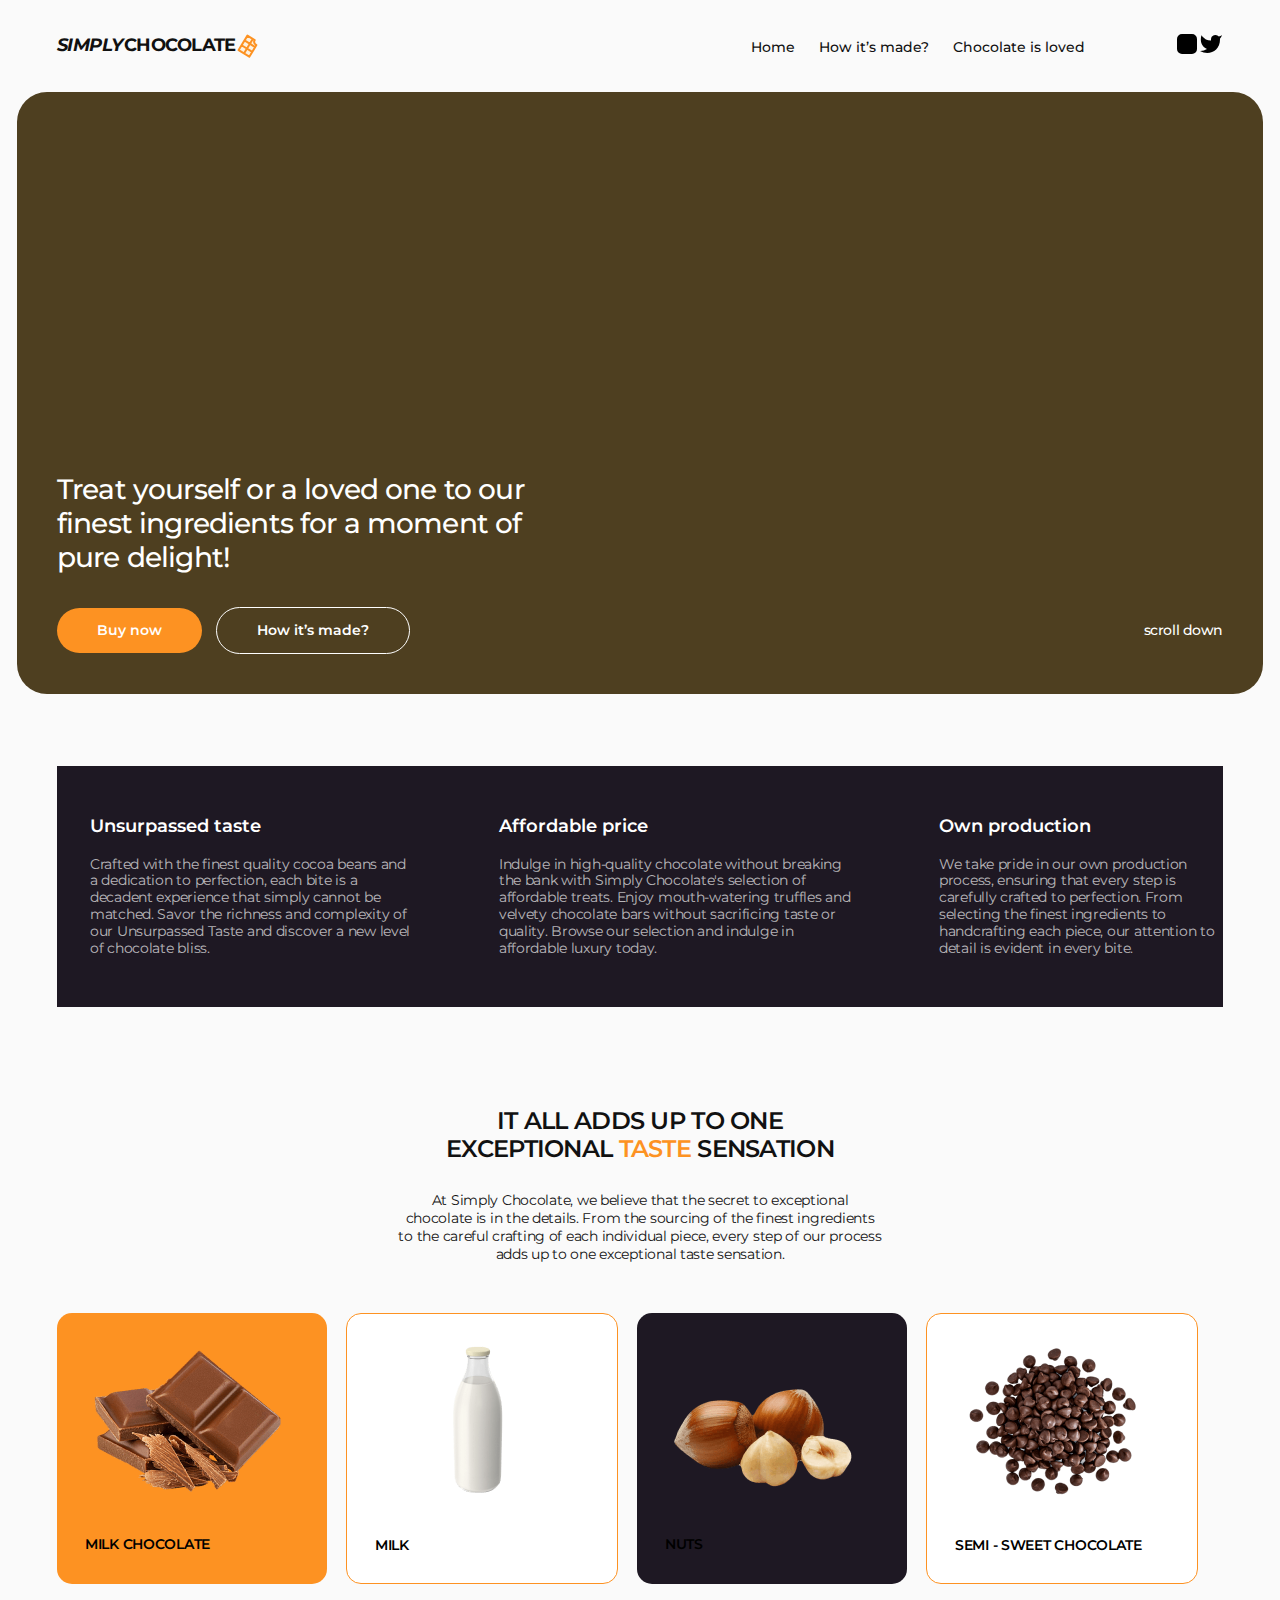
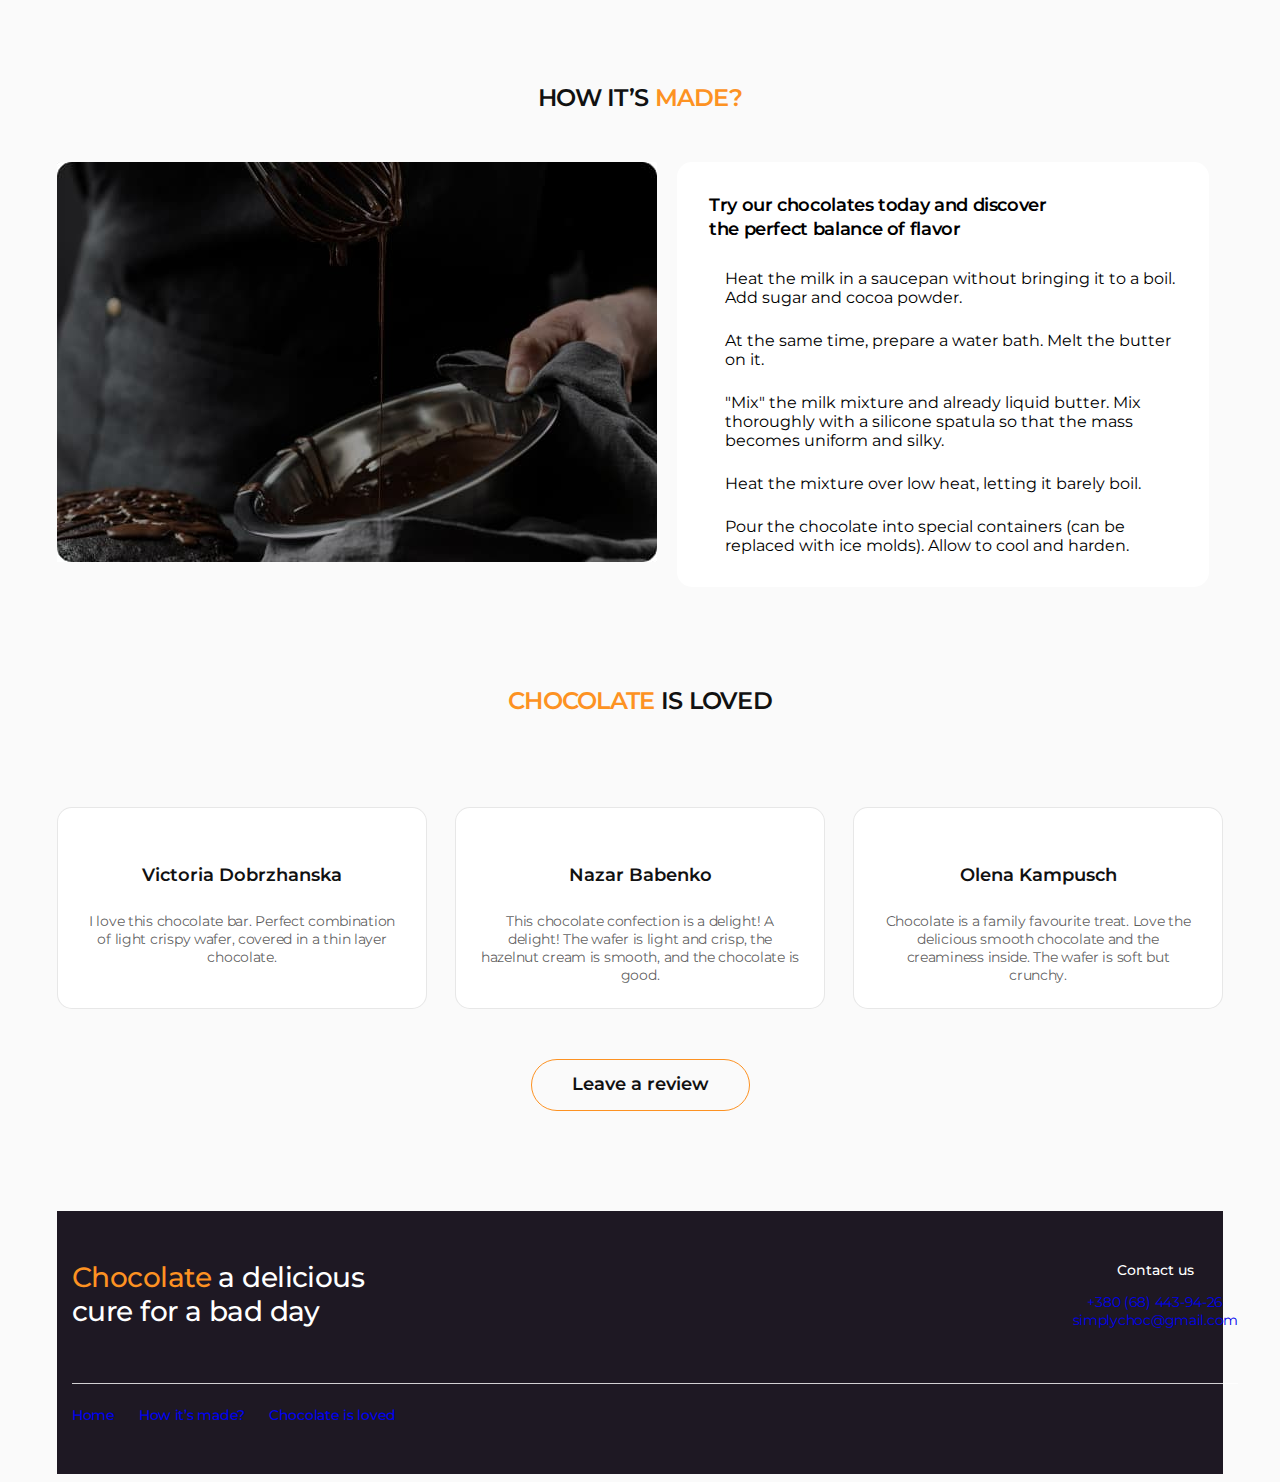
==== commit 103cccd1: "try" ====
--- a/index.html
+++ b/index.html
@@ -30,8 +30,16 @@
         </nav>
         
             <ul class="header-soc">
-                <li class="header-soc-item"><a class="header-soc-link" href="#" aria-label="instagram" target="_blank" rel="noopener noreffer">insta</a></li>
-                <li class="header-soc-item"><a class="header-soc-link" href="#" aria-label="twitter" target="_blank" rel="noopener noreffer">twitt</a></li>
+                <li class="header-soc-item"><a class="header-soc-link" href="#" aria-label="instagram" target="_blank" rel="noopener noreffer">
+                    <svg class="header-soc-icon" width="24px" height="24px">
+                        <use href="./images/icons.svg#icon-instagram"></use>
+                    </svg>
+                </a></li>
+                <li class="header-soc-item"><a class="header-soc-link" href="#" aria-label="twitter" target="_blank" rel="noopener noreffer">
+                <svg class="header-soc-icon" width="24px" height="24px">
+                                            <use href="./images/icons.svg#icon-twitter"></use>
+                                        </svg>
+                </a></li>
             </ul>
         </div>
     </header>
--- a/css/styles.css
+++ b/css/styles.css
@@ -88,6 +88,7 @@
 font-size: 14px;
 line-height: 1.14;
 color: #111111;
+transition: color 300ms linear;
 }
 
 .header-menu-link:hover,
